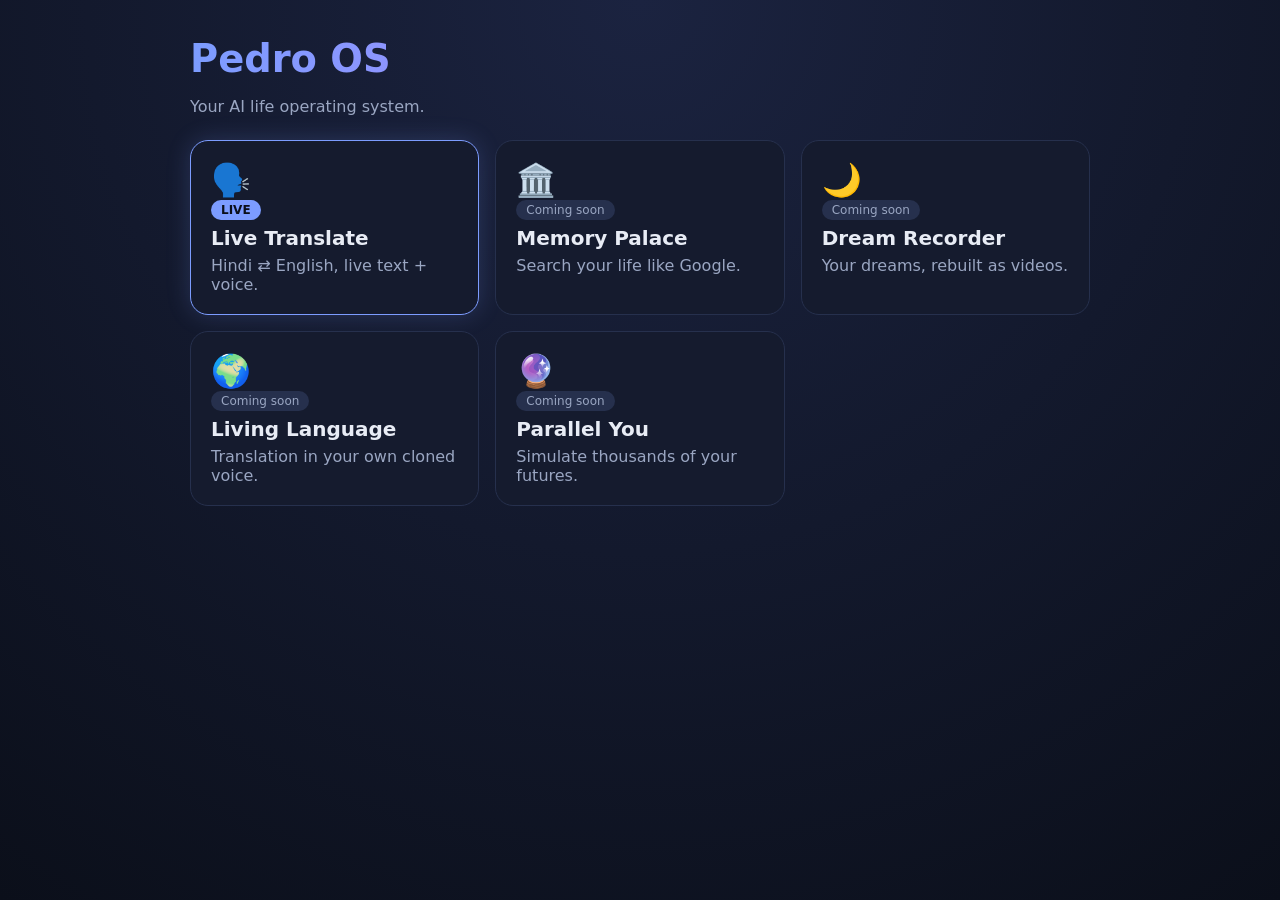
==== index.html @ 56d70204 "Pedro OS hub + Live Translate PWA" ====
<!doctype html><html lang="en"><head><meta charset="utf-8"><meta name="viewport" content="width=device-width,initial-scale=1"><title>Pedro OS</title><meta name="theme-color" content="#0b0f1a">
<style>body{margin:0;font-family:system-ui,sans-serif;background:radial-gradient(circle at top,#1b2340,#0b0f1a);color:#e8ecf5;min-height:100vh}main{max-width:900px;margin:auto;padding:28px 18px}h1{font-size:2.4rem;margin:.2em 0;background:linear-gradient(90deg,#7c9cff,#c77dff);-webkit-background-clip:text;color:transparent}p.s{color:#9aa6c2}.g{display:grid;grid-template-columns:repeat(auto-fit,minmax(240px,1fr));gap:16px;margin-top:24px}.c{background:#151b2e;border:1px solid #26304d;border-radius:18px;padding:20px;text-decoration:none;color:inherit;display:block}.c h2{margin:.3em 0;font-size:1.25rem}.c p{color:#9aa6c2;margin:0}.live{border-color:#7c9cff;box-shadow:0 0 24px #7c9cff33}.b{display:inline-block;font-size:.75rem;padding:3px 10px;border-radius:99px;background:#26304d;color:#9aa6c2}.live .b{background:#7c9cff;color:#0b0f1a;font-weight:700}.i{font-size:2rem}</style></head><body><main>
<h1>Pedro OS</h1><p class="s">Your AI life operating system.</p><div class="g">
<a class="c live" href="translator/"><div class="i">🗣️</div><span class="b">LIVE</span><h2>Live Translate</h2><p>Hindi ⇄ English, live text + voice.</p></a>
<div class="c"><div class="i">🏛️</div><span class="b">Coming soon</span><h2>Memory Palace</h2><p>Search your life like Google.</p></div>
<div class="c"><div class="i">🌙</div><span class="b">Coming soon</span><h2>Dream Recorder</h2><p>Your dreams, rebuilt as videos.</p></div>
<div class="c"><div class="i">🌍</div><span class="b">Coming soon</span><h2>Living Language</h2><p>Translation in your own cloned voice.</p></div>
<div class="c"><div class="i">🔮</div><span class="b">Coming soon</span><h2>Parallel You</h2><p>Simulate thousands of your futures.</p></div>
</div></main></body></html>
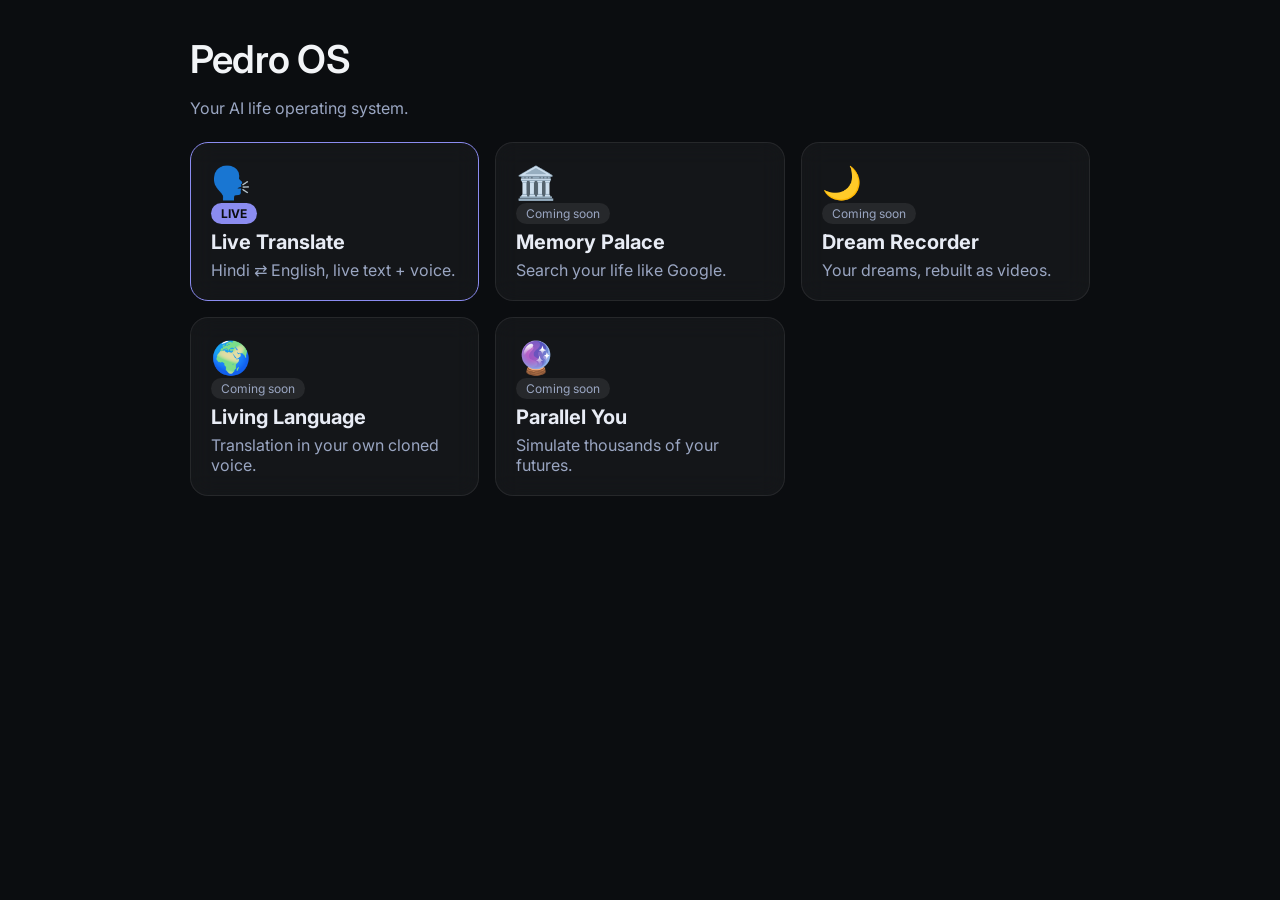
==== commit 20b7b130: "Premium dark UI" ====
--- a/index.html
+++ b/index.html
@@ -1,5 +1,5 @@
-<!doctype html><html lang="en"><head><meta charset="utf-8"><meta name="viewport" content="width=device-width,initial-scale=1"><title>Pedro OS</title><meta name="theme-color" content="#0b0f1a">
-<style>body{margin:0;font-family:system-ui,sans-serif;background:radial-gradient(circle at top,#1b2340,#0b0f1a);color:#e8ecf5;min-height:100vh}main{max-width:900px;margin:auto;padding:28px 18px}h1{font-size:2.4rem;margin:.2em 0;background:linear-gradient(90deg,#7c9cff,#c77dff);-webkit-background-clip:text;color:transparent}p.s{color:#9aa6c2}.g{display:grid;grid-template-columns:repeat(auto-fit,minmax(240px,1fr));gap:16px;margin-top:24px}.c{background:#151b2e;border:1px solid #26304d;border-radius:18px;padding:20px;text-decoration:none;color:inherit;display:block}.c h2{margin:.3em 0;font-size:1.25rem}.c p{color:#9aa6c2;margin:0}.live{border-color:#7c9cff;box-shadow:0 0 24px #7c9cff33}.b{display:inline-block;font-size:.75rem;padding:3px 10px;border-radius:99px;background:#26304d;color:#9aa6c2}.live .b{background:#7c9cff;color:#0b0f1a;font-weight:700}.i{font-size:2rem}</style></head><body><main>
+<!doctype html><html lang="en"><head><meta charset="utf-8"><meta name="viewport" content="width=device-width,initial-scale=1"><title>Pedro OS</title><meta name="theme-color" content="#0b0d10">
+<link rel="preconnect" href="https://fonts.gstatic.com"><link href="https://fonts.googleapis.com/css2?family=Inter:wght@400;500;600;700&display=swap" rel="stylesheet"><style>.c,.panel,button{transition:all .2s ease;backdrop-filter:blur(12px)}body{margin:0;font-family:Inter,system-ui,-apple-system,sans-serif;-webkit-font-smoothing:antialiased;background:#0b0d10;color:#e8ecf5;min-height:100vh}main{max-width:900px;margin:auto;padding:28px 18px}h1{font-size:2.4rem;margin:.2em 0;color:#f2f4f7;font-weight:600;letter-spacing:-.02em}p.s{color:#9aa6c2}.g{display:grid;grid-template-columns:repeat(auto-fit,minmax(240px,1fr));gap:16px;margin-top:24px}.c{background:rgba(255,255,255,.04);border:1px solid rgba(255,255,255,.08);border-radius:18px;padding:20px;text-decoration:none;color:inherit;display:block}.c h2{margin:.3em 0;font-size:1.25rem}.c p{color:#9aa6c2;margin:0}.live{border-color:#8b8cf0;box-shadow:none}.b{display:inline-block;font-size:.75rem;padding:3px 10px;border-radius:99px;background:rgba(255,255,255,.08);color:#9aa6c2}.live .b{background:#8b8cf0;color:#0b0d10;font-weight:700}.i{font-size:2rem}</style></head><body><main>
 <h1>Pedro OS</h1><p class="s">Your AI life operating system.</p><div class="g">
 <a class="c live" href="translator/"><div class="i">🗣️</div><span class="b">LIVE</span><h2>Live Translate</h2><p>Hindi ⇄ English, live text + voice.</p></a>
 <div class="c"><div class="i">🏛️</div><span class="b">Coming soon</span><h2>Memory Palace</h2><p>Search your life like Google.</p></div>
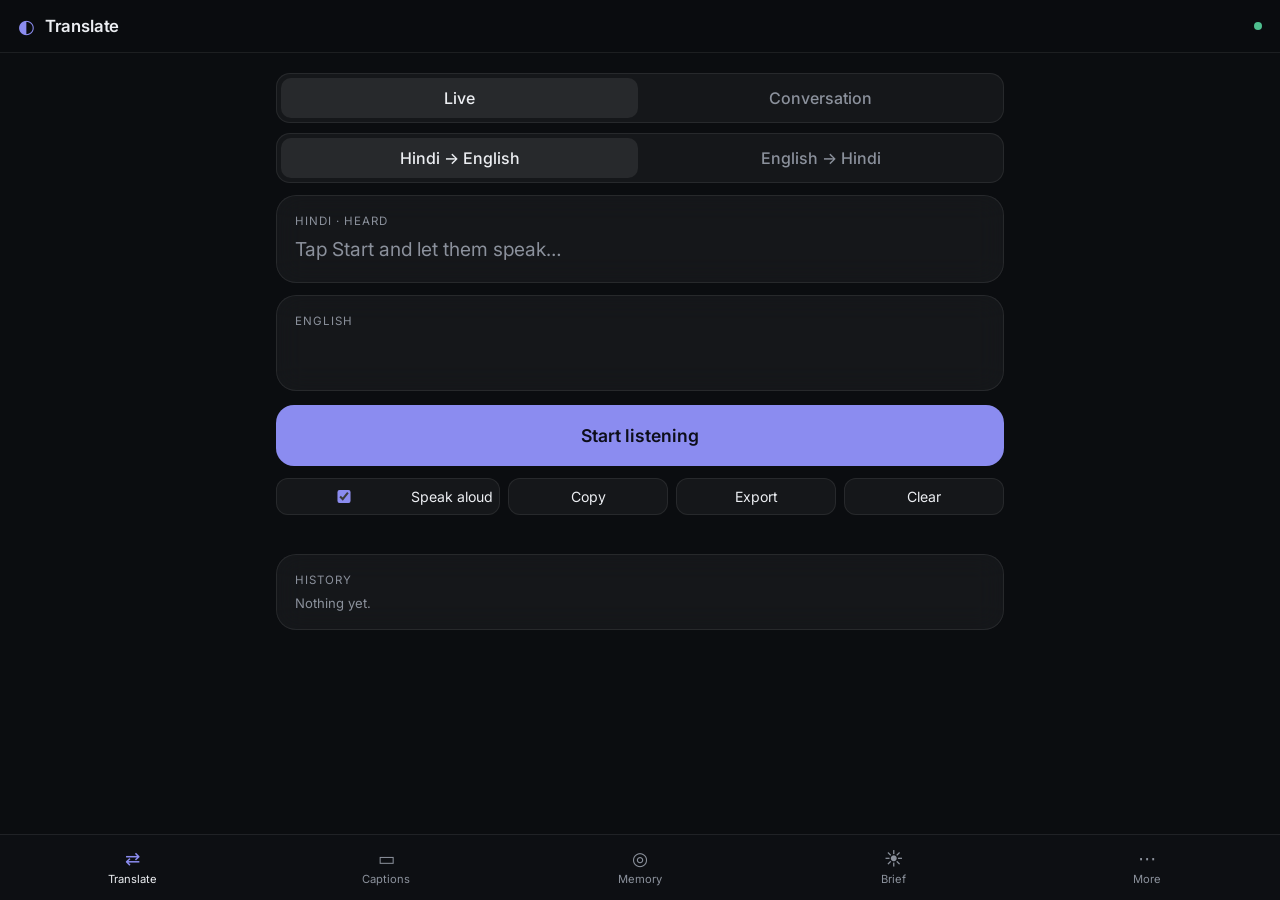
==== commit 1b5bed37: "Pedro OS app: tabs, conversation, captions+PiP, memory palace, brief, lock, dream, parallel, living " ====
--- a/index.html
+++ b/index.html
@@ -1,9 +1,69 @@
-<!doctype html><html lang="en"><head><meta charset="utf-8"><meta name="viewport" content="width=device-width,initial-scale=1"><title>Pedro OS</title><meta name="theme-color" content="#0b0d10">
-<link rel="preconnect" href="https://fonts.gstatic.com"><link href="https://fonts.googleapis.com/css2?family=Inter:wght@400;500;600;700&display=swap" rel="stylesheet"><style>.c,.panel,button{transition:all .2s ease;backdrop-filter:blur(12px)}body{margin:0;font-family:Inter,system-ui,-apple-system,sans-serif;-webkit-font-smoothing:antialiased;background:#0b0d10;color:#e8ecf5;min-height:100vh}main{max-width:900px;margin:auto;padding:28px 18px}h1{font-size:2.4rem;margin:.2em 0;color:#f2f4f7;font-weight:600;letter-spacing:-.02em}p.s{color:#9aa6c2}.g{display:grid;grid-template-columns:repeat(auto-fit,minmax(240px,1fr));gap:16px;margin-top:24px}.c{background:rgba(255,255,255,.04);border:1px solid rgba(255,255,255,.08);border-radius:18px;padding:20px;text-decoration:none;color:inherit;display:block}.c h2{margin:.3em 0;font-size:1.25rem}.c p{color:#9aa6c2;margin:0}.live{border-color:#8b8cf0;box-shadow:none}.b{display:inline-block;font-size:.75rem;padding:3px 10px;border-radius:99px;background:rgba(255,255,255,.08);color:#9aa6c2}.live .b{background:#8b8cf0;color:#0b0d10;font-weight:700}.i{font-size:2rem}</style></head><body><main>
-<h1>Pedro OS</h1><p class="s">Your AI life operating system.</p><div class="g">
-<a class="c live" href="translator/"><div class="i">🗣️</div><span class="b">LIVE</span><h2>Live Translate</h2><p>Hindi ⇄ English, live text + voice.</p></a>
-<div class="c"><div class="i">🏛️</div><span class="b">Coming soon</span><h2>Memory Palace</h2><p>Search your life like Google.</p></div>
-<div class="c"><div class="i">🌙</div><span class="b">Coming soon</span><h2>Dream Recorder</h2><p>Your dreams, rebuilt as videos.</p></div>
-<div class="c"><div class="i">🌍</div><span class="b">Coming soon</span><h2>Living Language</h2><p>Translation in your own cloned voice.</p></div>
-<div class="c"><div class="i">🔮</div><span class="b">Coming soon</span><h2>Parallel You</h2><p>Simulate thousands of your futures.</p></div>
-</div></main></body></html>
+<!doctype html><html lang="en"><head><meta charset="utf-8"><meta name="viewport" content="width=device-width,initial-scale=1,viewport-fit=cover">
+<title>Pedro OS</title><meta name="theme-color" content="#0b0d10"><link rel="manifest" href="manifest.json"><link rel="icon" href="icon-192.png">
+<link rel="preconnect" href="https://fonts.gstatic.com"><link href="https://fonts.googleapis.com/css2?family=Inter:wght@400;500;600;700&display=swap" rel="stylesheet">
+<link rel="stylesheet" href="app.css"></head><body>
+<div id="lock" class="lock hidden"><div class="lockbox"><div class="logo">◐</div><h2>Pedro OS is locked</h2><button class="btn pri" id="bioUnlock">Unlock with fingerprint</button><input id="pinIn" type="password" inputmode="numeric" placeholder="or enter PIN"><button class="btn" id="pinUnlock">Unlock</button><p class="muted" id="lockMsg"></p></div></div>
+<header class="top"><span class="logo">◐</span><h1 id="title">Translate</h1><span class="dot" id="netdot" title="online"></span></header>
+<main id="app">
+
+<section id="v-translate" class="view">
+ <div class="seg"><button data-tm="single" class="on">Live</button><button data-tm="convo">Conversation</button></div>
+ <div id="t-single">
+  <div class="seg sm"><button data-dir="hi" class="on">Hindi → English</button><button data-dir="en">English → Hindi</button></div>
+  <div class="card"><div class="lbl" id="sl">Hindi · heard</div><div id="src" class="srcT"><span class="muted">Tap Start and let them speak…</span></div></div>
+  <div class="card"><div class="lbl" id="tl">English</div><div id="dst" class="big"></div></div>
+  <button class="mic" id="mic">Start listening</button>
+  <div class="tools"><label class="chip"><input type="checkbox" id="speak"> Speak aloud</label><button class="chip" id="copy">Copy</button><button class="chip" id="exp">Export</button><button class="chip" id="clr">Clear</button></div>
+  <div class="status" id="status"></div>
+  <div class="card"><div class="lbl">History</div><div id="hist" class="list"></div></div>
+ </div>
+ <div id="t-convo" class="hidden convo">
+  <div class="half flip"><div class="lbl">हिंदी</div><div class="big" id="cTop">यहाँ टैप करके बोलें</div><div class="muted" id="cTopSrc"></div><button class="mic sm" id="micTop">बोलें (Hindi)</button></div>
+  <div class="half"><div class="lbl">English</div><div class="big" id="cBot">Tap to talk</div><div class="muted" id="cBotSrc"></div><button class="mic sm" id="micBot">Speak (English)</button></div>
+  <label class="chip center"><input type="checkbox" id="cAuto"> Auto-alternate</label>
+ </div>
+</section>
+
+<section id="v-captions" class="view hidden">
+ <div class="card"><p class="muted">Live English captions of whatever the mic hears — a video, a speaker, a TV. Choose the spoken language:</p>
+ <select id="capLang"><option value="hi-IN">Hindi</option><option value="en-IN">English</option><option value="ta-IN">Tamil</option><option value="bn-IN">Bengali</option><option value="pa-IN">Punjabi</option><option value="ur-IN">Urdu</option></select>
+ <div class="tools"><button class="btn pri" id="capStart">Full-screen captions</button><button class="btn" id="capPip">Floating captions (PiP)</button></div><p class="muted small" id="capNote"></p></div>
+</section>
+<div id="capFull" class="capfull hidden"><div id="capSrc" class="muted"></div><div id="capTxt">Listening…</div><button class="chip" id="capClose">Close</button></div>
+
+<section id="v-memory" class="view hidden">
+ <div class="seg"><button data-mm="record" class="on">Capture</button><button data-mm="timeline">Timeline</button><button data-mm="ask">Ask</button></div>
+ <div id="m-record"><div class="card"><div class="lbl">New memory</div><textarea id="memText" rows="4" placeholder="Tap the mic and talk, or type…"></textarea>
+  <div class="tools"><button class="chip" id="memMic">🎙 Dictate</button><label class="chip">📷 Photo<input type="file" accept="image/*" capture="environment" id="memPhoto" hidden></label><label class="chip"><input type="checkbox" id="memLoc"> 📍 Location</label></div>
+  <img id="memPrev" class="prev hidden" alt=""><button class="btn pri wide" id="memSave">Save memory</button></div></div>
+ <div id="m-timeline" class="hidden"><input id="memSearch" placeholder="Search your memories…"><div id="memList" class="list"></div></div>
+ <div id="m-ask" class="hidden"><div id="chat" class="chat"></div><div class="row"><input id="askIn" placeholder="What did I say about…?"><button class="btn pri" id="askGo">Ask</button></div></div>
+</section>
+
+<section id="v-brief" class="view hidden">
+ <div class="card"><div class="lbl">Today's notes & goals</div><textarea id="goals" rows="4" placeholder="One per line"></textarea></div>
+ <button class="mic" id="briefGo">Play my daily brief</button>
+ <div class="card"><div class="lbl">Brief</div><div id="briefTxt" class="srcT muted">Your 30-second summary of yesterday and today will appear here.</div></div>
+</section>
+
+<section id="v-more" class="view hidden">
+ <div class="grid" id="moreGrid">
+  <button class="tile" data-go="dream"><b>Dream Recorder</b><span>Voice a dream, get a story card</span></button>
+  <button class="tile" data-go="parallel"><b>Parallel You</b><span>Simulate your futures</span></button>
+  <button class="tile" data-go="living"><b>Living Language</b><span>Voice-to-voice, any language</span></button>
+  <button class="tile" data-go="settings"><b>Settings & Privacy</b><span>Lock, Gemini key, data</span></button>
+ </div>
+ <div id="s-dream" class="sub hidden"><button class="back">← Back</button><div class="card"><div class="lbl">Last night I dreamt…</div><textarea id="dreamIn" rows="4"></textarea><div class="tools"><button class="chip" id="dreamMic">🎙 Dictate</button><button class="btn pri" id="dreamGo">Make story card</button></div></div><div id="dreamCard"></div><div id="dreamList" class="list"></div></div>
+ <div id="s-parallel" class="sub hidden"><button class="back">← Back</button><div class="card"><div class="lbl">A decision you're facing</div><textarea id="parIn" rows="3" placeholder="e.g. Learn Python this year or focus on Power BI?"></textarea><button class="btn pri wide" id="parGo">Simulate futures</button><p class="muted small">For fun only — a creative simulation, not a prediction.</p></div><div id="parOut" class="list"></div></div>
+ <div id="s-living" class="sub hidden"><button class="back">← Back</button><div class="card"><div class="row"><select id="llFrom"></select><span class="muted">→</span><select id="llTo"></select></div><div class="srcT" id="llSrc"><span class="muted">Speak and hear it in another language.</span></div><div class="big" id="llDst"></div></div><button class="mic" id="llMic">Start</button></div>
+ <div id="s-settings" class="sub hidden"><button class="back">← Back</button>
+  <div class="card"><div class="lbl">Gemini key (optional)</div><input id="key" placeholder="Stored only on this device"><p class="muted small">Improves translation, Ask, Brief, Dream and Parallel You. Never leaves this device except to Google's Gemini API.</p></div>
+  <div class="card"><div class="lbl">App lock</div><input id="pinSet" type="password" inputmode="numeric" placeholder="Set a 4–8 digit PIN"><div class="tools"><button class="btn" id="pinSave">Save PIN</button><button class="btn" id="bioReg">Add fingerprint</button><button class="btn" id="lockOff">Disable lock</button></div><p class="muted small" id="lockState"></p></div>
+  <div class="card"><div class="lbl">Your data</div><p class="muted small">Everything is stored on this device (IndexedDB/localStorage). Nothing is uploaded.</p><div class="tools"><button class="btn" id="dataExp">Export all</button><button class="btn" id="dataWipe">Erase all</button></div></div>
+ </div>
+</section>
+</main>
+<nav class="tabs">
+ <button data-tab="translate" class="on"><i>⇄</i>Translate</button><button data-tab="captions"><i>▭</i>Captions</button><button data-tab="memory"><i>◎</i>Memory</button><button data-tab="brief"><i>☀</i>Brief</button><button data-tab="more"><i>⋯</i>More</button>
+</nav>
+<script src="app.js"></script></body></html>
--- a/app.css
+++ b/app.css
@@ -0,0 +1,28 @@
+:root{--bg:#0b0d10;--s:rgba(255,255,255,.045);--s2:rgba(255,255,255,.08);--b:rgba(255,255,255,.08);--t:#eceef2;--m:#8b919c;--a:#8b8cf0}
+*{box-sizing:border-box;-webkit-tap-highlight-color:transparent}html,body{margin:0;background:var(--bg);color:var(--t);font-family:Inter,system-ui,-apple-system,sans-serif;-webkit-font-smoothing:antialiased}
+button,input,select,textarea{font:inherit;color:inherit}.hidden{display:none!important}.muted{color:var(--m)}.small{font-size:.82rem}
+.top{position:sticky;top:0;z-index:5;display:flex;align-items:center;gap:10px;padding:14px 18px;padding-top:max(14px,env(safe-area-inset-top));background:rgba(11,13,16,.8);backdrop-filter:blur(16px);border-bottom:1px solid var(--b)}
+.top h1{font-size:1.05rem;font-weight:600;margin:0;flex:1;letter-spacing:-.01em}.logo{color:var(--a);font-size:1.2rem}.dot{width:8px;height:8px;border-radius:50%;background:#4fbf8f}.dot.off{background:#c96}
+main{max-width:760px;margin:auto;padding:16px 16px 110px}.view{animation:f .25s ease}@keyframes f{from{opacity:0;transform:translateY(6px)}}
+.card{background:var(--s);border:1px solid var(--b);border-radius:20px;padding:18px;margin-top:12px;backdrop-filter:blur(14px)}
+.lbl{font-size:.72rem;letter-spacing:.09em;text-transform:uppercase;color:var(--m);margin-bottom:8px}
+.srcT{font-size:1.2rem;line-height:1.45;color:#b9bec8}.big{font-size:1.75rem;font-weight:600;line-height:1.3;letter-spacing:-.01em;min-height:1.3em}
+.seg{display:flex;background:var(--s);border:1px solid var(--b);border-radius:14px;padding:4px;gap:4px;margin-top:4px}.seg button{flex:1;border:0;background:none;padding:10px 6px;border-radius:10px;color:var(--m);font-weight:500;transition:.2s}.seg button.on{background:var(--s2);color:var(--t)}.seg.sm{margin-top:10px}
+.mic{width:100%;margin-top:14px;padding:20px;border:0;border-radius:18px;background:var(--a);color:#0d0e1a;font-weight:600;font-size:1.1rem;transition:.2s}.mic:active{transform:scale(.98)}
+.mic.live{background:var(--s2);color:var(--t);box-shadow:0 0 0 1px var(--a) inset;animation:p 1.6s infinite}@keyframes p{50%{box-shadow:0 0 0 1px var(--a) inset,0 0 0 8px rgba(139,140,240,.12)}}.mic.sm{padding:14px;font-size:1rem}
+.tools{display:flex;gap:8px;flex-wrap:wrap;margin-top:12px}.chip{display:inline-flex;align-items:center;gap:6px;padding:9px 13px;border-radius:12px;border:1px solid var(--b);background:var(--s);font-size:.88rem;white-space:nowrap;cursor:pointer}.chip input{margin:0;accent-color:var(--a)}
+#t-single .tools{display:grid;grid-template-columns:1.4fr 1fr 1fr 1fr}#t-single .tools .chip{justify-content:center;padding:9px 6px}
+.btn{padding:11px 16px;border-radius:12px;border:1px solid var(--b);background:var(--s2);font-weight:500}.btn.pri{background:var(--a);color:#0d0e1a;border:0}.wide{width:100%;margin-top:12px}
+.status{color:var(--m);font-size:.85rem;margin-top:10px;min-height:1.2em;text-align:center}
+input,select,textarea{width:100%;padding:12px 14px;border-radius:12px;border:1px solid var(--b);background:rgba(0,0,0,.3);outline:0;margin-top:6px}textarea{resize:vertical}input:focus,textarea:focus{border-color:var(--a)}
+.list .it{border-top:1px solid var(--b);padding:12px 0}.list .it:first-child{border-top:0}.it .s{color:var(--m);font-size:.92rem}.it .t{font-size:1.05rem;margin-top:3px}.it .d{color:var(--m);font-size:.75rem;margin-top:4px}.it img{max-width:120px;border-radius:10px;margin-top:6px}
+.row{display:flex;gap:8px;align-items:center;margin-top:12px}.row input,.row select{margin:0}
+.tabs{position:fixed;bottom:0;left:0;right:0;display:flex;background:rgba(15,17,21,.85);backdrop-filter:blur(18px);border-top:1px solid var(--b);padding:6px 6px max(8px,env(safe-area-inset-bottom));z-index:6}
+.tabs button{flex:1;border:0;background:none;color:var(--m);font-size:.7rem;display:flex;flex-direction:column;align-items:center;gap:3px;padding:6px 0;transition:.2s}.tabs i{font-style:normal;font-size:1.15rem}.tabs button.on{color:var(--t)}.tabs button.on i{color:var(--a)}
+.convo{display:flex;flex-direction:column;gap:10px;height:calc(100dvh - 210px);margin-top:10px}.half{flex:1;background:var(--s);border:1px solid var(--b);border-radius:20px;padding:16px;display:flex;flex-direction:column;justify-content:space-between;overflow:auto}.flip{transform:rotate(180deg)}.center{align-self:center}
+.capfull{position:fixed;inset:0;background:#000;z-index:20;display:flex;flex-direction:column;justify-content:flex-end;padding:30px 24px 40px}#capTxt{font-size:2.3rem;font-weight:600;line-height:1.25}#capSrc{font-size:1.1rem;margin-bottom:12px}.capfull .chip{position:absolute;top:20px;right:20px}
+.grid{display:grid;grid-template-columns:1fr 1fr;gap:12px}.tile{text-align:left;background:var(--s);border:1px solid var(--b);border-radius:20px;padding:18px;min-height:110px;display:flex;flex-direction:column;gap:6px;transition:.2s}.tile:active{transform:scale(.98)}.tile b{font-weight:600}.tile span{color:var(--m);font-size:.85rem}
+.back{border:0;background:none;color:var(--m);padding:6px 0}.chat{display:flex;flex-direction:column;gap:10px;min-height:40vh}.msg{padding:12px 14px;border-radius:16px;max-width:88%;line-height:1.45;background:var(--s);border:1px solid var(--b)}.msg.me{align-self:flex-end;background:var(--s2)}.msg cite{display:block;color:var(--m);font-size:.78rem;font-style:normal;margin-top:6px}
+.prev{max-width:100%;border-radius:14px;margin-top:10px}.story{background:linear-gradient(180deg,rgba(139,140,240,.10),rgba(255,255,255,.03));border:1px solid var(--b);border-radius:22px;padding:22px;margin-top:12px}.story h3{margin:0 0 8px;font-weight:600}.story .em{font-size:2.4rem}
+.pct{float:right;color:var(--a);font-weight:600}
+.lock{position:fixed;inset:0;background:var(--bg);z-index:50;display:flex;align-items:center;justify-content:center}.lockbox{width:min(340px,90vw);text-align:center;display:flex;flex-direction:column;gap:10px}.lockbox .logo{font-size:2.4rem}
